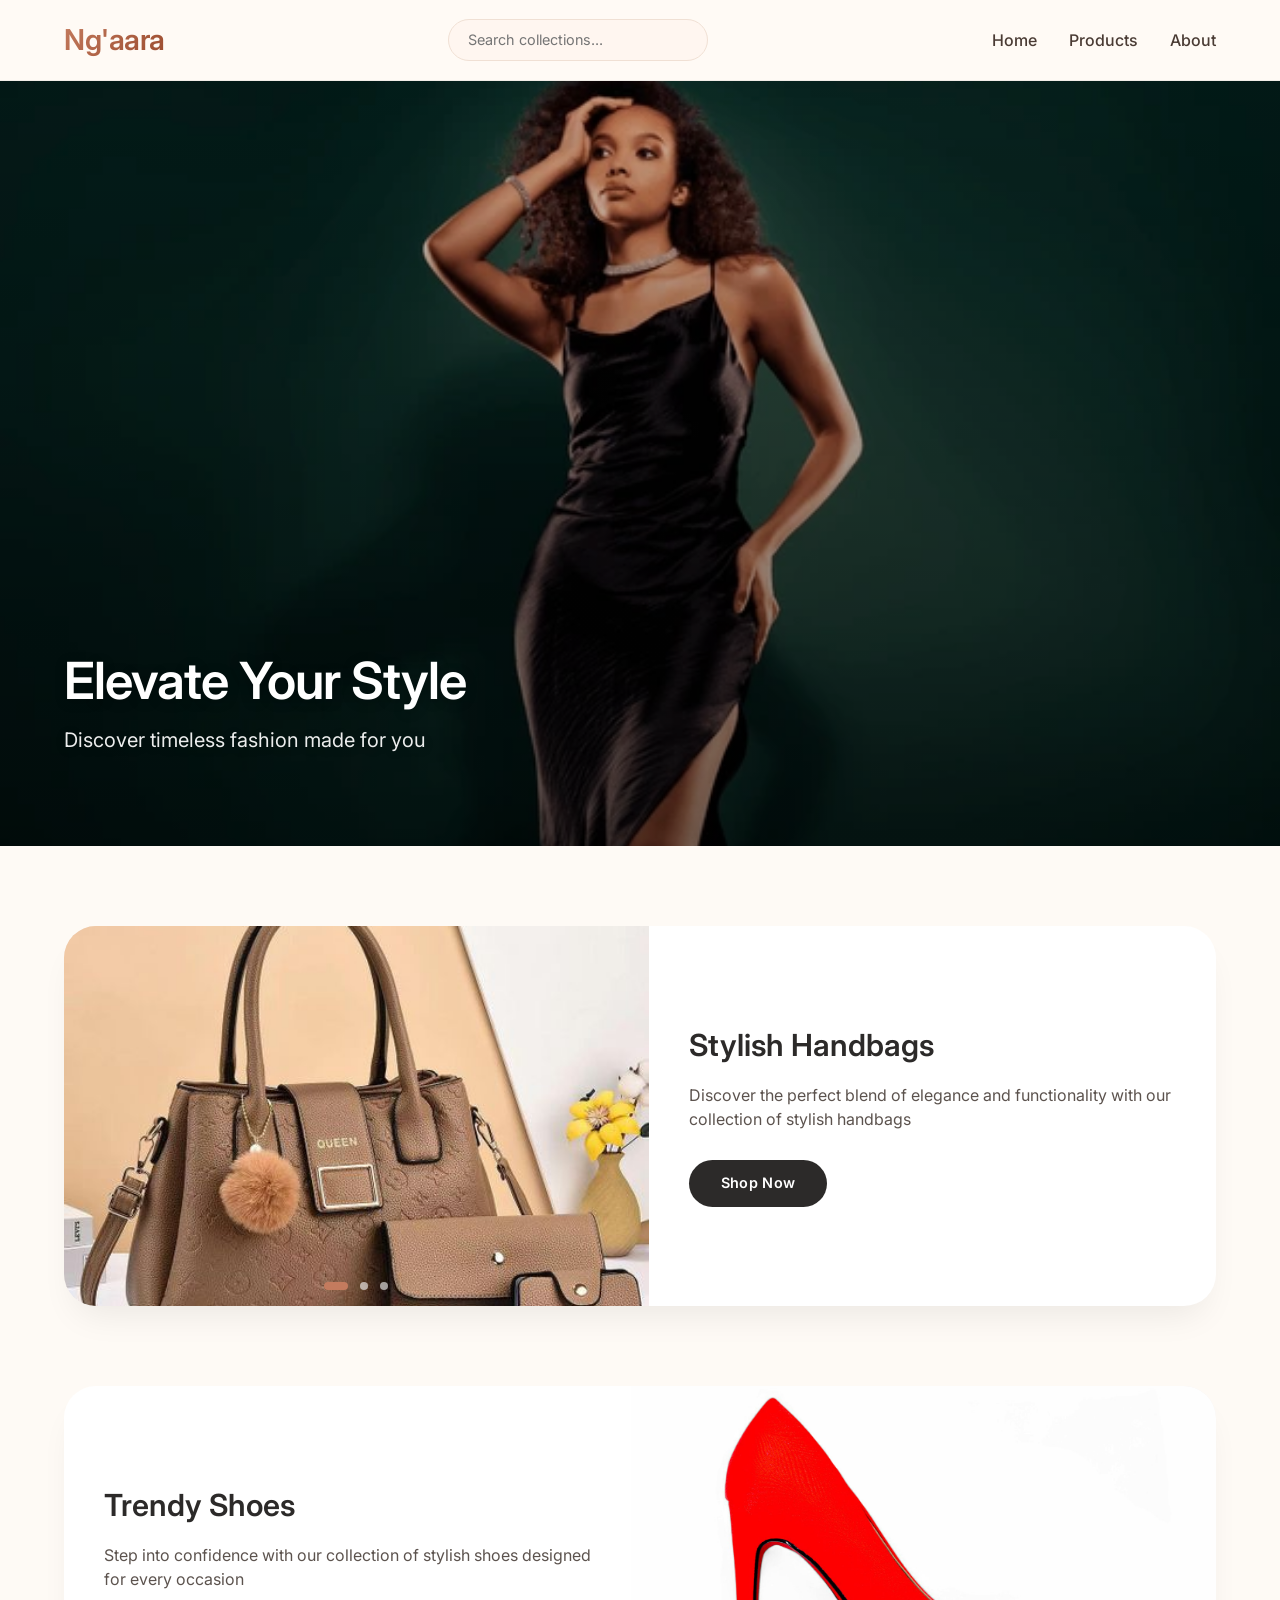
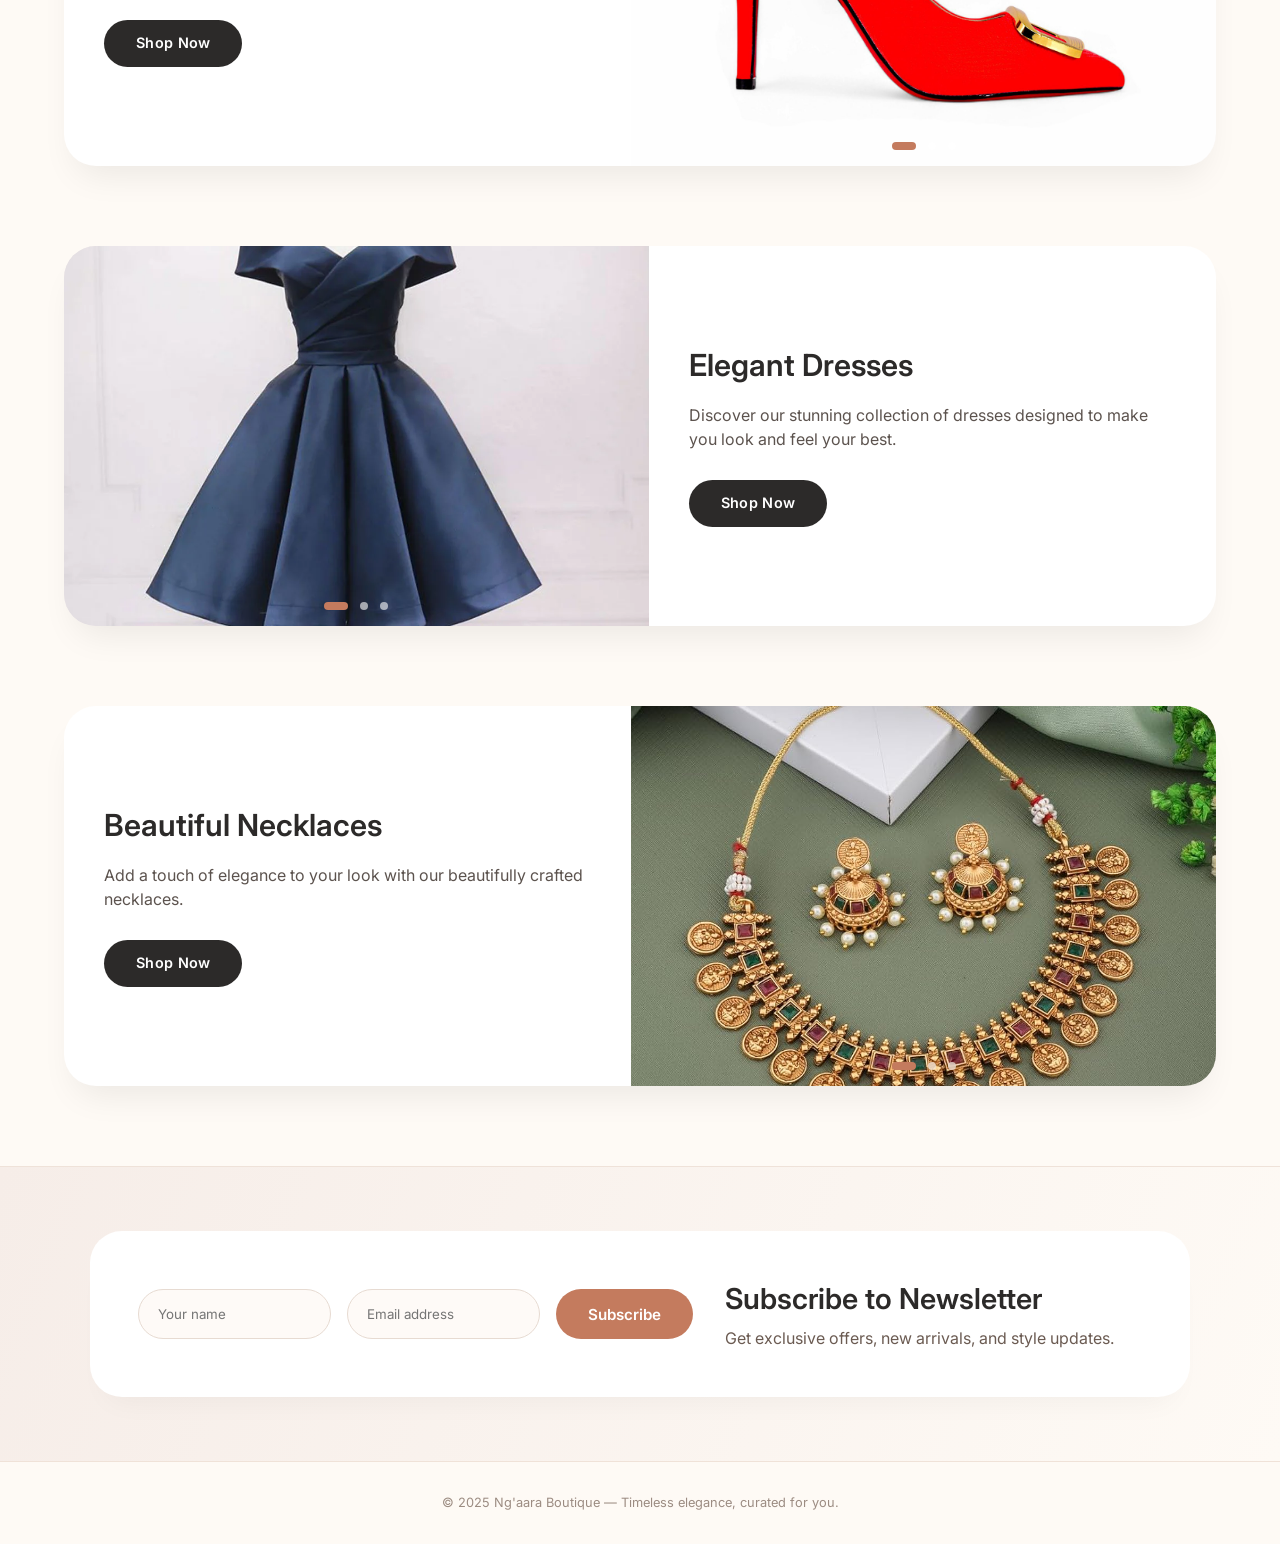
==== index.html @ 9525fa44 "main push" ====
<!DOCTYPE html>
<html lang="en">
<head>
  <meta charset="UTF-8">
  <meta name="viewport" content="width=device-width, initial-scale=1.0, viewport-fit=cover">
  <title>Ngaara Boutique | Timeless Elegance</title>
  <!-- Google Fonts & simple CSS reset -->
  <link href="https://fonts.googleapis.com/css2?family=Inter:opsz,wght@14..32,300;14..32,400;14..32,500;14..32,600;14..32,700&display=swap" rel="stylesheet">
    <link rel="stylesheet" href="styles.css">
</head>
<body>

<header class="header">
  <h1 class="logo">Ng'aara</h1>
  <input type="text" placeholder="Search collections..." class="search">
  
  <button class="hamburger" id="hamburger">
    <span></span>
    <span></span>
    <span></span>
  </button>
  
  <nav id="navMenu" class="nav-menu">
    <a href="index.html">Home</a>
    <a href="products.html">Products</a>
    <a href="about.html">About</a>
  </nav>
</header>

<!-- HERO CAROUSEL (full width smooth) -->
<section class="hero">
  <div class="hero-carousel" id="heroCarousel">
    <img src="images/elegantly-dressed-woman-afro-hair-600nw-2614633377.webp" class="active" alt="elegant style">
    <img src="images/aw-24-lookbook-7-mob.jpg" alt="modern fashion">
    <img src="images/il_fullxfull.2105739985_1bc7.avif" alt="luxury collection">
    <img src="images/9e9eacc9793c69b41672ec9591fd1919.jpg" alt="timeless design">
    <img src="images/istockphoto-1288657470-612x612.jpg" alt="autumn vibes">
  </div>
  <div class="overlay"></div>
  <div class="hero-text">
    <h2>Elevate Your Style</h2>
    <p>Discover timeless fashion made for you</p>
  </div>
</section>

<!-- PRODUCT CARDS SECTION -->
<section class="cards">
  <!-- HANDBAGS -->
  <div class="card">
    <div class="carousel" id="carouselHandbags">
      <img src="images/1.jpg" class="active" alt="handbag 1">
      <img src="images/IMG-20250203-WA0520.webp" alt="handbag 2">
      <img src="images/hand.jpg" alt="handbag 3">
    </div>
    <div class="content">
      <h2>Stylish Handbags</h2>
      <p>Discover the perfect blend of elegance and functionality with our collection of stylish handbags</p>
      <a href="handbag.html" class="btn">Shop Now</a>
    </div>
  </div>

  <!-- SHOES (reverse layout) -->
  <div class="card reverse">
    <div class="carousel" id="carouselShoes">
      <img src="images/CT972RD-3.jpg" class="active" alt="shoe 1">
      <img src="images/CT1010C-3.jpg" alt="shoe 2">
      <img src="images/7.jpg" alt="shoe 3">
    </div>
    <div class="content">
      <h2>Trendy Shoes</h2>
      <p>Step into confidence with our collection of stylish shoes designed for every occasion</p>
      <a href="shoes.html" class="btn">Shop Now</a>
    </div>
  </div>

  <!-- DRESSES -->
  <div class="card">
    <div class="carousel" id="carouselDresses">
      <img src="images/O1CN01VXDyEz2FfSMxao3s4__2246938907.webp" class="active" alt="dress 1">
      <img src="images/anastriana-red-ES-1.jpg" alt="dress 2">
      <img src="images/dr.jpg" alt="dress 3">
    </div>
    <div class="content">
      <h2>Elegant Dresses</h2>
      <p>Discover our stunning collection of dresses designed to make you look and feel your best.</p>
      <a href="dresses.html" class="btn">Shop Now</a>
    </div>
  </div>

  <!-- NECKLACES reverse -->
  <div class="card reverse">
    <div class="carousel" id="carouselNecklaces">
      <img src="images/61xUQIASFkL._AC_UY1100_.jpg" class="active" alt="necklace 1">
      <img src="images/neck.jpg" alt="necklace 2">
      <img src="images/neck2.webp" alt="necklace 3">
    </div>
    <div class="content">
      <h2>Beautiful Necklaces</h2>
      <p>Add a touch of elegance to your look with our beautifully crafted necklaces.</p>
      <a href="necklaces.html" class="btn">Shop Now</a>
    </div>
  </div>
</section>

<!-- NEWSLETTER -->
<section class="newsletter">
  <div class="newsletter-card">
    <div class="form">
      <input type="text" placeholder="Your name" id="subName">
      <input type="email" placeholder="Email address" id="subEmail">
      <button id="subscribeBtn">Subscribe</button>
    </div>
    <div class="text">
      <h2>Subscribe to Newsletter</h2>
      <p>Get exclusive offers, new arrivals, and style updates.</p>
    </div>
  </div>
</section>

<footer>
  <p>© 2025 Ng'aara Boutique — Timeless elegance, curated for you.</p>
</footer>

<script src="script.js"></script>
</body>
</html>
---- styles.css ----
*{
      margin: 0;
      padding: 0;
      box-sizing: border-box;
    }

    body {
      font-family: 'Inter', sans-serif;
      background: #fefaf5;
      color: #2c2a29;
      line-height: 1.4;
      scroll-behavior: smooth;
    }

    /* HEADER - Modern, glassmorphic touch */
    .header {
      display: flex;
      align-items: center;
      justify-content: space-between;
      flex-wrap: wrap;
      padding: 1.2rem 5%;
      background: rgba(255, 250, 245, 0.96);
      backdrop-filter: blur(4px);
      border-bottom: 1px solid rgba(0, 0, 0, 0.05);
      position: sticky;
      top: 0;
      z-index: 100;
      transition: all 0.2s ease;
    }

    .logo {
      font-size: 1.8rem;
      font-weight: 600;
      letter-spacing: -0.5px;
      background: linear-gradient(135deg, #c47b5e, #9b4b2e);
      background-clip: text;
      -webkit-background-clip: text;
      color: transparent;
      cursor: default;
    }

    .search {
      background: #fff6f0;
      border: 1px solid #f0e0d4;
      border-radius: 60px;
      padding: 0.7rem 1.2rem;
      width: 260px;
      font-size: 0.9rem;
      outline: none;
      transition: all 0.2s;
      font-family: inherit;
    }

    .search:focus {
      border-color: #c47b5e;
      box-shadow: 0 0 0 3px rgba(196, 123, 94, 0.2);
      background: white;
    }

    nav {
      display: flex;
      gap: 2rem;
    }

    nav a {
      text-decoration: none;
      font-weight: 500;
      color: #4a3b34;
      transition: color 0.2s;
      font-size: 1rem;
    }

    nav a:hover {
      color: #c47b5e;
    }

    /* HAMBURGER MENU */
    .hamburger {
      display: none;
      flex-direction: column;
      background: none;
      border: none;
      cursor: pointer;
      padding: 0.5rem;
      gap: 0.35rem;
    }

    .hamburger span {
      width: 25px;
      height: 3px;
      background: #2c2a29;
      border-radius: 2px;
      transition: all 0.3s ease;
    }

    .hamburger.active span:nth-child(1) {
      transform: rotate(45deg) translate(8px, 8px);
    }

    .hamburger.active span:nth-child(2) {
      opacity: 0;
    }

    .hamburger.active span:nth-child(3) {
      transform: rotate(-45deg) translate(7px, -7px);
    }

    .nav-menu {
      display: flex;
      gap: 2rem;
    }

    /* MOBILE MENU */
    @media (max-width: 768px) {
      .header {
        flex-wrap: nowrap;
        gap: 1rem;
      }

      .search {
        width: 150px;
        font-size: 0.8rem;
        padding: 0.6rem 1rem;
      }

      .hamburger {
        display: flex;
      }

      .nav-menu {
        display: none;
        position: absolute;
        top: 100%;
        left: 0;
        right: 0;
        flex-direction: column;
        background: white;
        border-bottom: 1px solid rgba(0, 0, 0, 0.1);
        padding: 1rem;
        box-shadow: 0 4px 12px rgba(0, 0, 0, 0.08);
        z-index: 50;
      }

      .nav-menu.active {
        display: flex;
      }

      .nav-menu a {
        padding: 0.75rem 1rem;
        border-radius: 4px;
        transition: background 0.2s;
      }

      .nav-menu a:hover {
        background: #fef3ed;
      }
    }

    /* HERO SECTION with smooth carousel */
    .hero {
      position: relative;
      height: 85vh;
      min-height: 560px;
      overflow: hidden;
    }

    .hero-carousel {
      position: relative;
      width: 100%;
      height: 100%;
    }

    .hero-carousel img {
      position: absolute;
      top: 0;
      left: 0;
      width: 100%;
      height: 100%;
      object-fit: cover;
      opacity: 0;
      transition: opacity 1.2s cubic-bezier(0.25, 0.46, 0.45, 0.94);
      z-index: 1;
    }

    .hero-carousel img.active {
      opacity: 1;
      z-index: 2;
    }

    .overlay {
      position: absolute;
      top: 0;
      left: 0;
      width: 100%;
      height: 100%;
      background: linear-gradient(to bottom, rgba(0,0,0,0.2), rgba(0,0,0,0.55));
      z-index: 3;
    }

    .hero-text {
      position: absolute;
      bottom: 12%;
      left: 5%;
      z-index: 10;
      color: white;
      max-width: 600px;
      text-shadow: 0 2px 12px rgba(0,0,0,0.3);
      animation: fadeUp 0.9s ease-out;
    }

    .hero-text h2 {
      font-size: 3.2rem;
      font-weight: 600;
      letter-spacing: -0.02em;
      margin-bottom: 0.6rem;
    }

    .hero-text p {
      font-size: 1.25rem;
      opacity: 0.92;
    }

    @keyframes fadeUp {
      0% { opacity: 0; transform: translateY(20px);}
      100% { opacity: 1; transform: translateY(0);}
    }

    /* CARDS SECTION (product rows) */
    .cards {
      max-width: 1400px;
      margin: 5rem auto;
      padding: 0 5%;
      display: flex;
      flex-direction: column;
      gap: 5rem;
    }

    .card {
      display: flex;
      flex-wrap: wrap;
      align-items: center;
      background: white;
      border-radius: 2rem;
      overflow: hidden;
      box-shadow: 0 20px 35px -12px rgba(0,0,0,0.08);
      transition: transform 0.3s ease, box-shadow 0.3s;
    }

    .card:hover {
      transform: translateY(-6px);
      box-shadow: 0 25px 40px -14px rgba(0,0,0,0.15);
    }

    .carousel {
      flex: 1.2;
      min-width: 280px;
      position: relative;
      height: 380px;
      background: #f6ede7;
    }

    .carousel img {
      position: absolute;
      top: 0;
      left: 0;
      width: 100%;
      height: 100%;
      object-fit: cover;
      opacity: 0;
      transition: opacity 0.7s ease-in-out;
    }

    .carousel img.active {
      opacity: 1;
      z-index: 2;
    }

    /* manual navigation dots for product carousels */
    .carousel-controls {
      position: absolute;
      bottom: 16px;
      left: 0;
      right: 0;
      display: flex;
      justify-content: center;
      gap: 12px;
      z-index: 15;
    }

    .carousel-dot {
      width: 8px;
      height: 8px;
      background: rgba(255,255,255,0.6);
      border-radius: 50%;
      cursor: pointer;
      transition: all 0.2s;
      backdrop-filter: blur(2px);
    }

    .carousel-dot.active-dot {
      background: #c47b5e;
      width: 24px;
      border-radius: 12px;
    }

    .content {
      flex: 1;
      padding: 2.5rem;
    }

    .content h2 {
      font-size: 1.9rem;
      font-weight: 600;
      margin-bottom: 1rem;
      color: #2c2a29;
    }

    .content p {
      color: #5c534e;
      line-height: 1.5;
      margin-bottom: 1.8rem;
      font-size: 1rem;
    }

    .content button {
      background: #2c2a29;
      border: none;
      padding: 0.85rem 2rem;
      border-radius: 40px;
      color: white;
      font-weight: 600;
      font-size: 0.9rem;
      cursor: pointer;
      transition: all 0.25s;
      font-family: inherit;
      letter-spacing: 0.3px;
    }

    .content button:hover {
      background: #c47b5e;
      transform: scale(1.02);
      box-shadow: 0 8px 18px rgba(196,123,94,0.25);
    }

    .content a.btn {
      display: inline-block;
      background: #2c2a29;
      border: none;
      padding: 0.85rem 2rem;
      border-radius: 40px;
      color: white;
      font-weight: 600;
      font-size: 0.9rem;
      cursor: pointer;
      transition: all 0.25s;
      font-family: inherit;
      letter-spacing: 0.3px;
      text-decoration: none;
    }

    .content a.btn:hover {
      background: #c47b5e;
      transform: scale(1.02);
      box-shadow: 0 8px 18px rgba(196,123,94,0.25);
    }

    .card.reverse {
      flex-direction: row-reverse;
    }

    @media (max-width: 880px) {
      .card, .card.reverse {
        flex-direction: column;
      }
      .carousel {
        width: 100%;
        min-height: 340px;
      }
      .hero-text h2 {
        font-size: 2.4rem;
      }
      .header {
        gap: 1rem;
        justify-content: center;
      }
      nav {
        gap: 1.5rem;
      }
      .search {
        width: 200px;
      }
    }

    @media (max-width: 580px) {
      .hero-text h2 {
        font-size: 1.8rem;
      }
      .hero-text p {
        font-size: 1rem;
      }
      .content h2 {
        font-size: 1.6rem;
      }
    }

    /* NEWSLETTER SECTION - elegant */
    .newsletter {
      background: linear-gradient(112deg, #f6ede8 0%, #fefaf5 100%);
      padding: 4rem 5%;
      margin-top: 2rem;
      border-top: 1px solid #efe2d9;
    }

    .newsletter-card {
      max-width: 1100px;
      margin: 0 auto;
      background: white;
      border-radius: 2rem;
      display: flex;
      flex-wrap: wrap;
      align-items: center;
      justify-content: space-between;
      gap: 2rem;
      padding: 3rem 3rem;
      box-shadow: 0 20px 30px -18px rgba(0,0,0,0.05);
    }

    .form {
      display: flex;
      flex-wrap: wrap;
      gap: 1rem;
      flex: 1.2;
    }

    .form input {
      flex: 1;
      min-width: 180px;
      padding: 1rem 1.2rem;
      border-radius: 60px;
      border: 1px solid #e7dbd2;
      background: #fefaf7;
      font-family: inherit;
      outline: none;
      transition: 0.2s;
    }

    .form input:focus {
      border-color: #c47b5e;
      box-shadow: 0 0 0 2px rgba(196,123,94,0.2);
    }

    .form button {
      background: #c47b5e;
      border: none;
      padding: 0 2rem;
      border-radius: 60px;
      font-weight: 600;
      color: white;
      cursor: pointer;
      transition: 0.2s;
      font-family: inherit;
      font-size: 0.95rem;
    }

    .form button:hover {
      background: #9b4b2e;
      transform: scale(1.02);
    }

    .text {
      flex: 0.9;
    }

    .text h2 {
      font-size: 1.8rem;
      font-weight: 600;
      margin-bottom: 0.5rem;
    }

    .text p {
      color: #6b5b52;
    }

    @media (max-width: 720px) {
      .newsletter-card {
        flex-direction: column-reverse;
        text-align: center;
        padding: 2rem;
      }
      .form {
        justify-content: center;
      }
    }

    /* Additional micro-animations */
    button, .carousel-dot {
      cursor: pointer;
    }

    footer {
      text-align: center;
      padding: 2rem;
      font-size: 0.8rem;
      color: #9c8c82;
      border-top: 1px solid #f0e2d8;
      background: #fefaf5;
    }
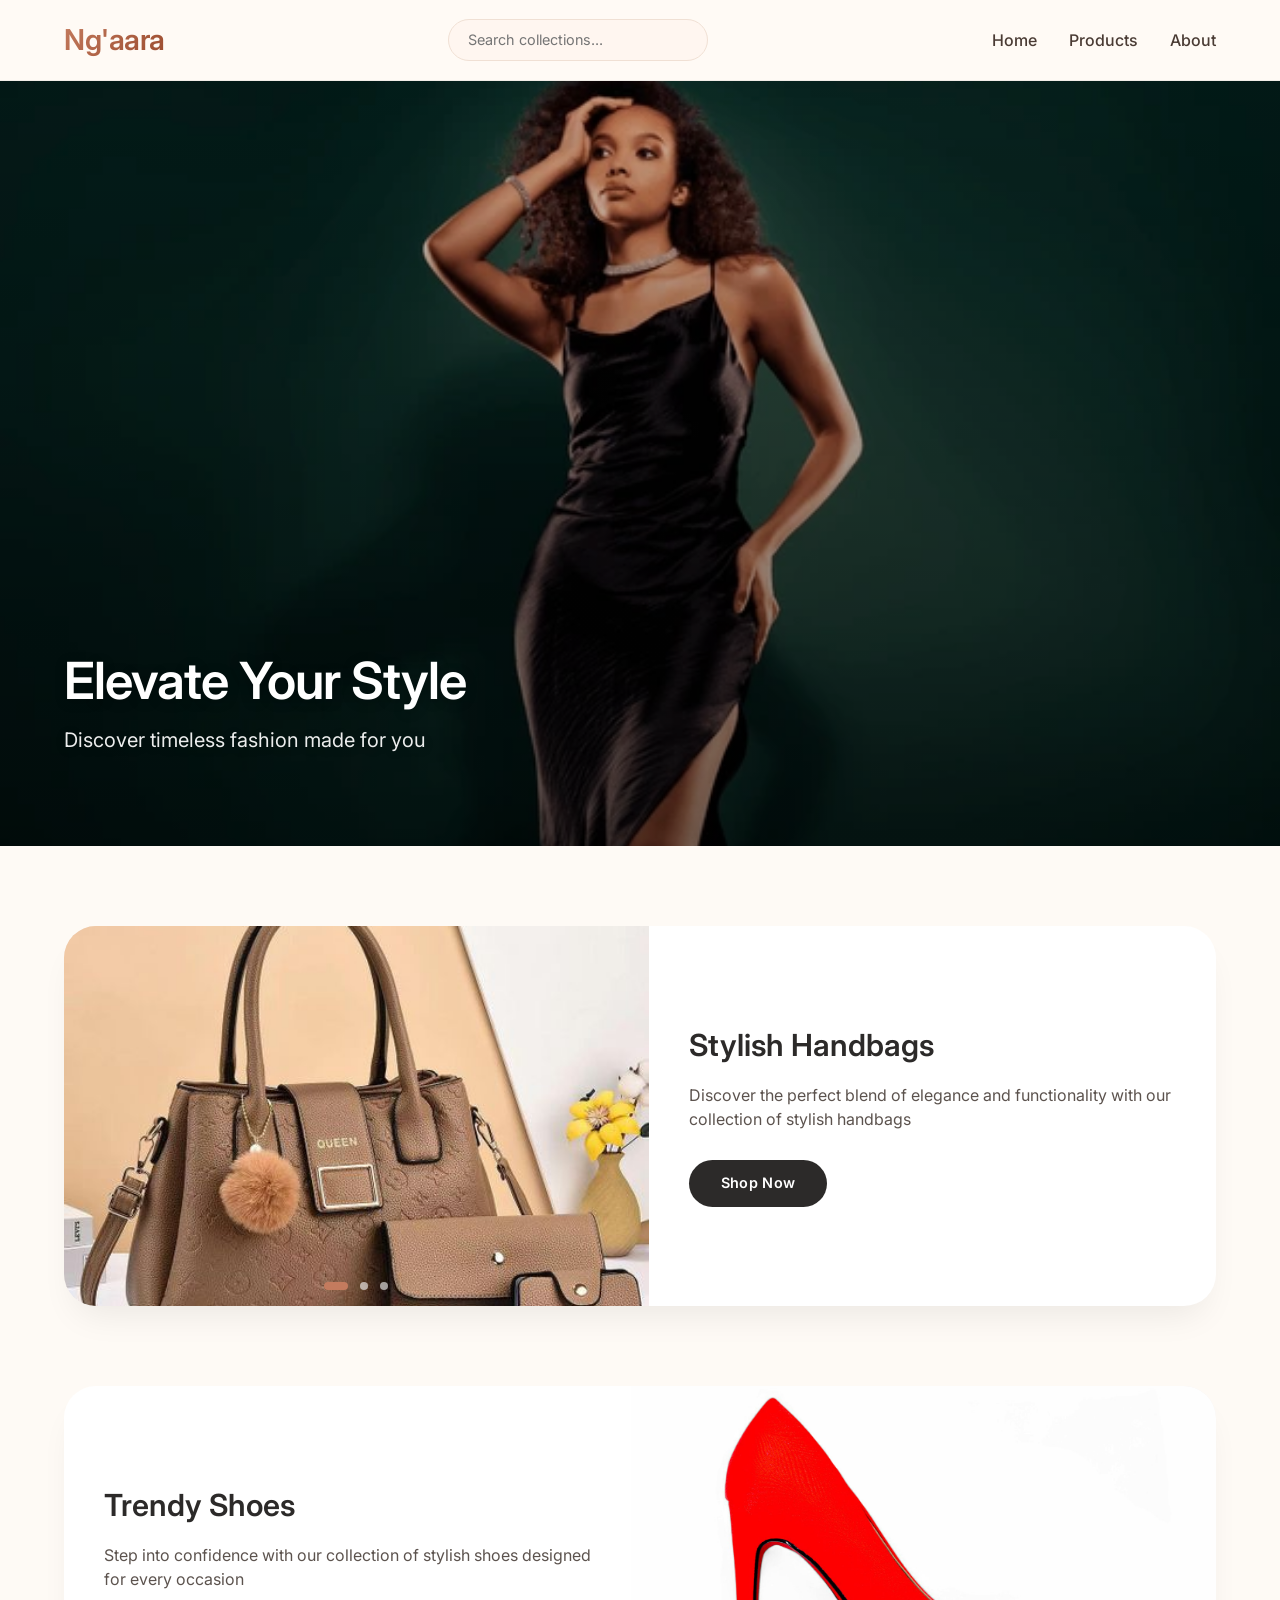
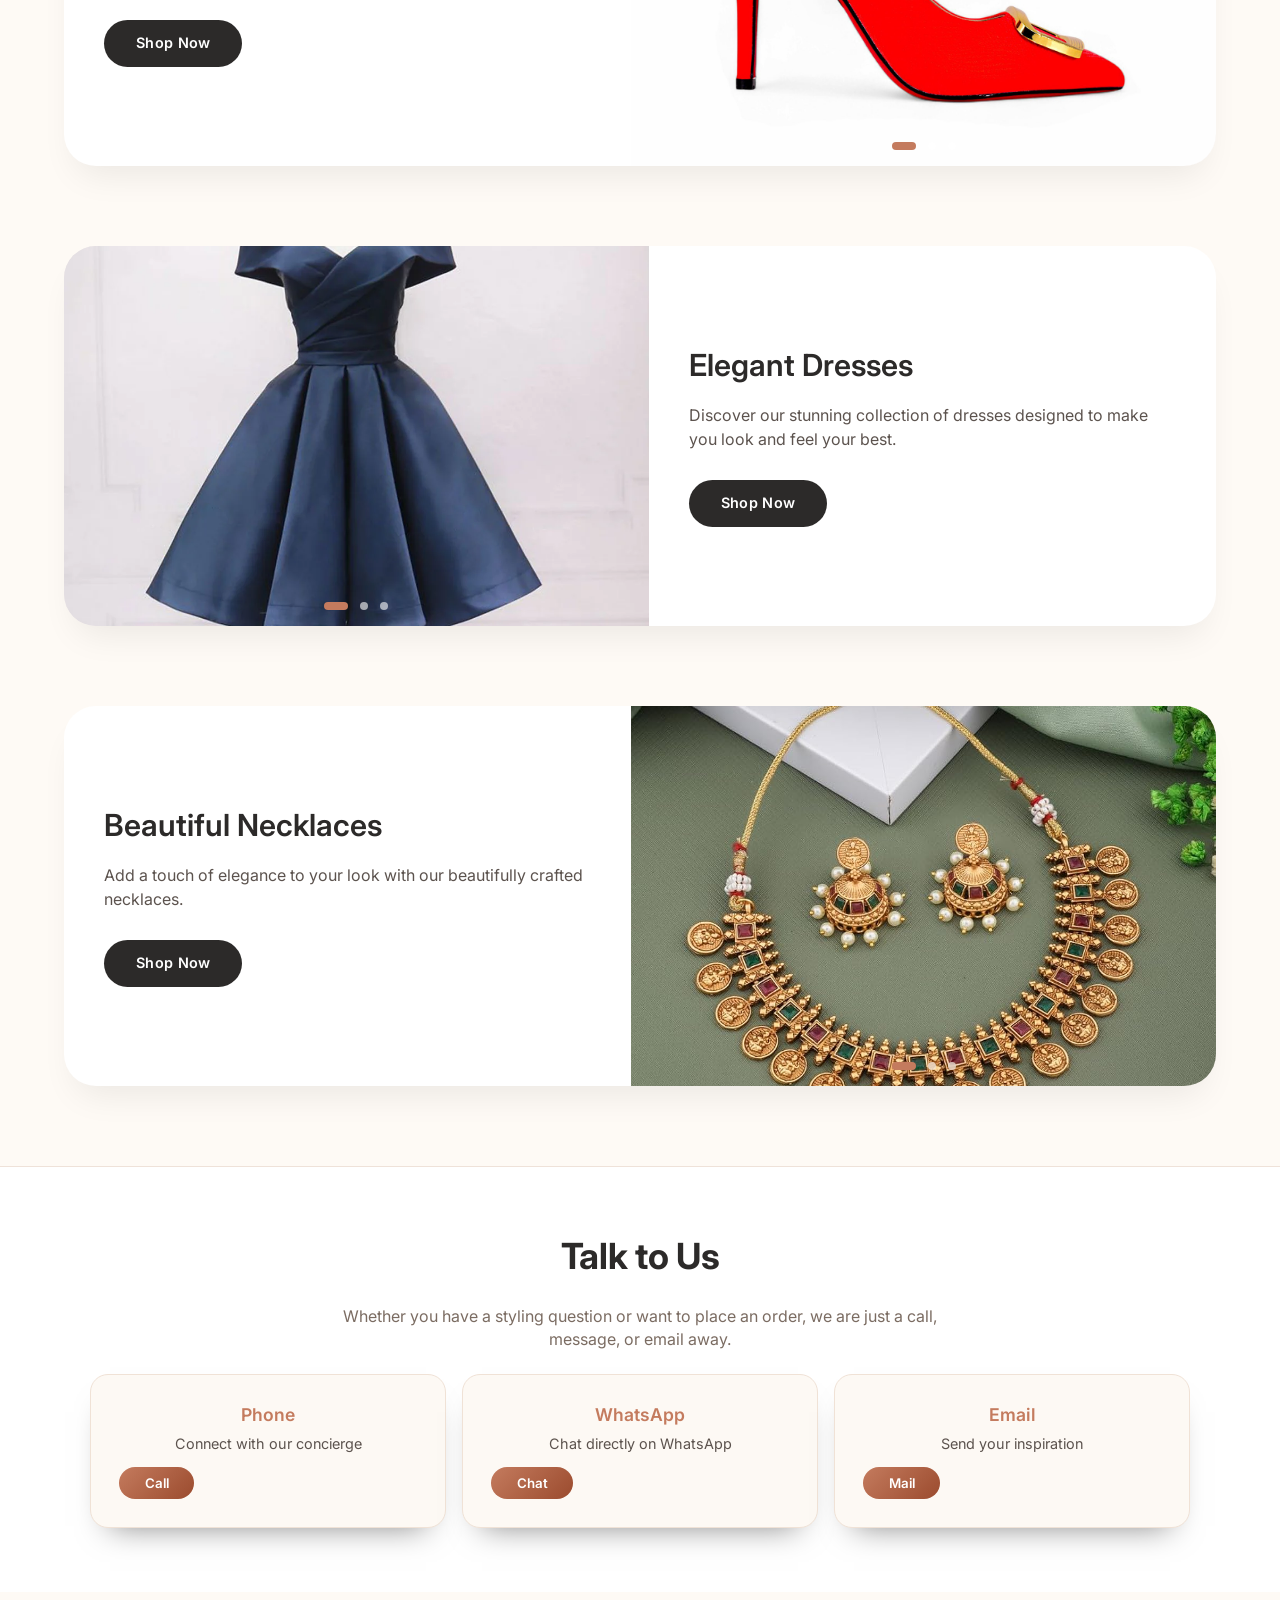
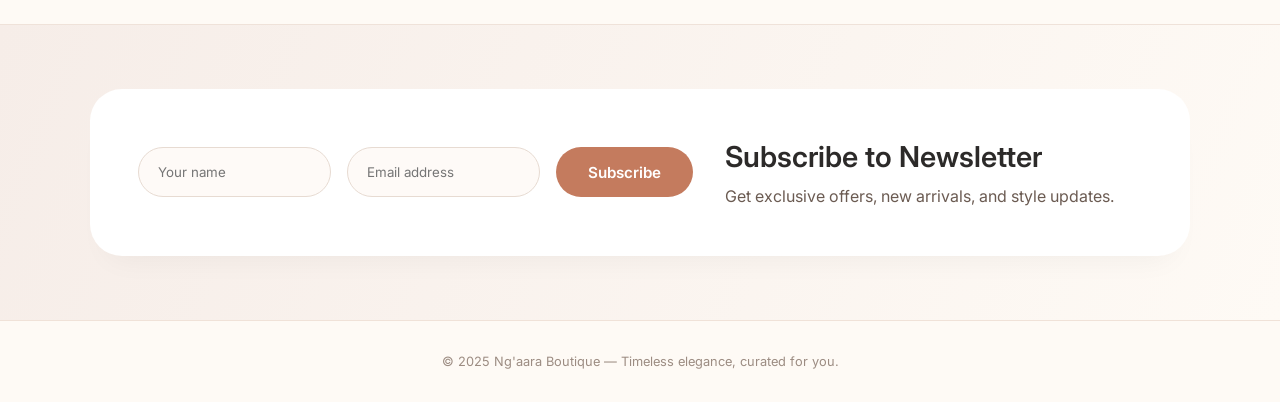
==== commit ddafb213: "added location imbedment and contact info" ====
--- a/index.html
+++ b/index.html
@@ -102,6 +102,34 @@
   </div>
 </section>
 
+<!-- CONTACT -->
+<section class="contact">
+  <div class="contact-inner">
+    <h2>Talk to Us</h2>
+    <p>Whether you have a styling question or want to place an order, we are just a call, message, or email away.</p>
+    <div class="contact-grid">
+      <article class="contact-card">
+        <h3>Phone</h3>
+        
+        <span>Connect with our concierge</span>
+        <button type="button" onclick="window.location.href='tel:0112224991'">Call</button>
+      </article>
+      <article class="contact-card">
+        <h3>WhatsApp</h3>
+        
+        <span>Chat directly on WhatsApp</span>
+        <button type="button" onclick="window.location.href='https://wa.me/0112224991'">Chat</button>
+      </article>
+      <article class="contact-card">
+        <h3>Email</h3>
+        
+        <span>Send your inspiration</span>
+        <button type="button" onclick="window.location.href='mailto:meallycooperation@gmail.com'">Mail</button>
+      </article>
+    </div>
+  </div>
+</section>
+
 <!-- NEWSLETTER -->
 <section class="newsletter">
   <div class="newsletter-card">
@@ -123,4 +151,4 @@
 
 <script src="script.js"></script>
 </body>
-</html>+</html>
--- a/styles.css
+++ b/styles.css
@@ -403,6 +403,95 @@
       }
     }
 
+    /* CONTACT SECTION */
+    .contact {
+      padding: 4rem 5%;
+      background: #fff;
+      border-top: 1px solid #efe2d9;
+    }
+
+    .contact-inner {
+      max-width: 1100px;
+      margin: 0 auto;
+      text-align: center;
+      display: flex;
+      flex-direction: column;
+      gap: 1.5rem;
+    }
+
+    .contact-inner h2 {
+      font-size: 2.25rem;
+      color: #2c2a29;
+      letter-spacing: -0.01em;
+    }
+
+    .contact-inner p {
+      color: #7b6c62;
+      max-width: 640px;
+      margin: 0 auto;
+    }
+
+    .contact-grid {
+      display: grid;
+      grid-template-columns: repeat(auto-fit, minmax(200px, 1fr));
+      gap: 1rem;
+      width: 100%;
+    }
+
+    .contact-card {
+      display: flex;
+      flex-direction: column;
+      gap: 0.4rem;
+      background: #fdf9f4;
+      border-radius: 18px;
+      padding: 1.75rem;
+      border: 1px solid #f0e2d6;
+      text-decoration: none;
+      color: inherit;
+      box-shadow: 0 18px 30px -20px rgba(0,0,0,0.5);
+      transition: transform 0.25s ease, box-shadow 0.25s ease;
+    }
+
+    .contact-card h3 {
+      font-size: 1.1rem;
+      font-weight: 600;
+      color: #c47b5e;
+    }
+
+    .contact-card p {
+      font-size: 1.35rem;
+      font-weight: 600;
+      color: #2c2a29;
+    }
+
+    .contact-card span {
+      color: #5c534e;
+      font-size: 0.9rem;
+    }
+
+    .contact-card:hover {
+      transform: translateY(-6px);
+      box-shadow: 0 24px 40px -30px rgba(0,0,0,0.5);
+    }
+
+    .contact-card button {
+      margin-top: 0.4rem;
+      align-self: flex-start;
+      border: none;
+      padding: 0.5rem 1.6rem;
+      border-radius: 999px;
+      background: linear-gradient(135deg, #c47b5e, #9b4b2e);
+      color: white;
+      font-weight: 600;
+      cursor: pointer;
+      transition: transform 0.2s ease;
+      font-family: inherit;
+    }
+
+    .contact-card button:hover {
+      transform: translateY(-2px);
+    }
+
     /* NEWSLETTER SECTION - elegant */
     .newsletter {
       background: linear-gradient(112deg, #f6ede8 0%, #fefaf5 100%);
@@ -504,4 +593,4 @@
       color: #9c8c82;
       border-top: 1px solid #f0e2d8;
       background: #fefaf5;
-    }+    }
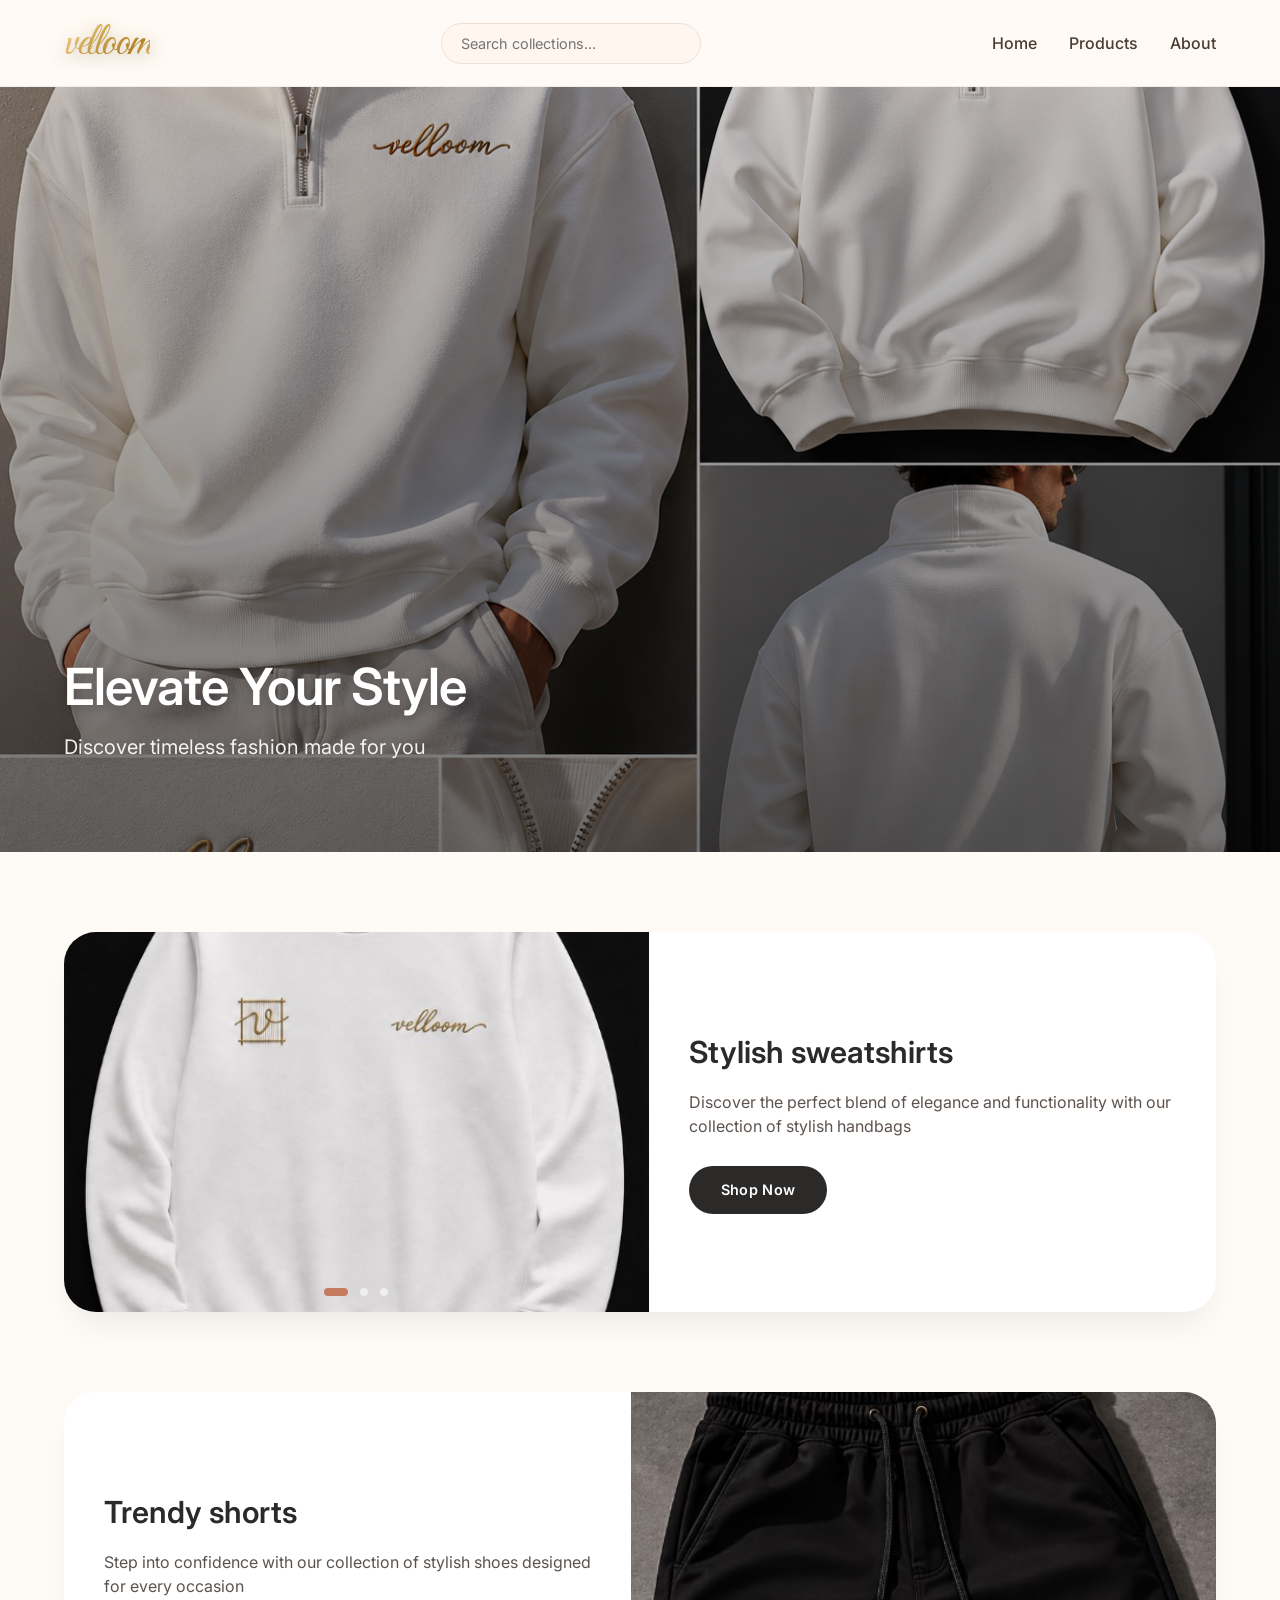
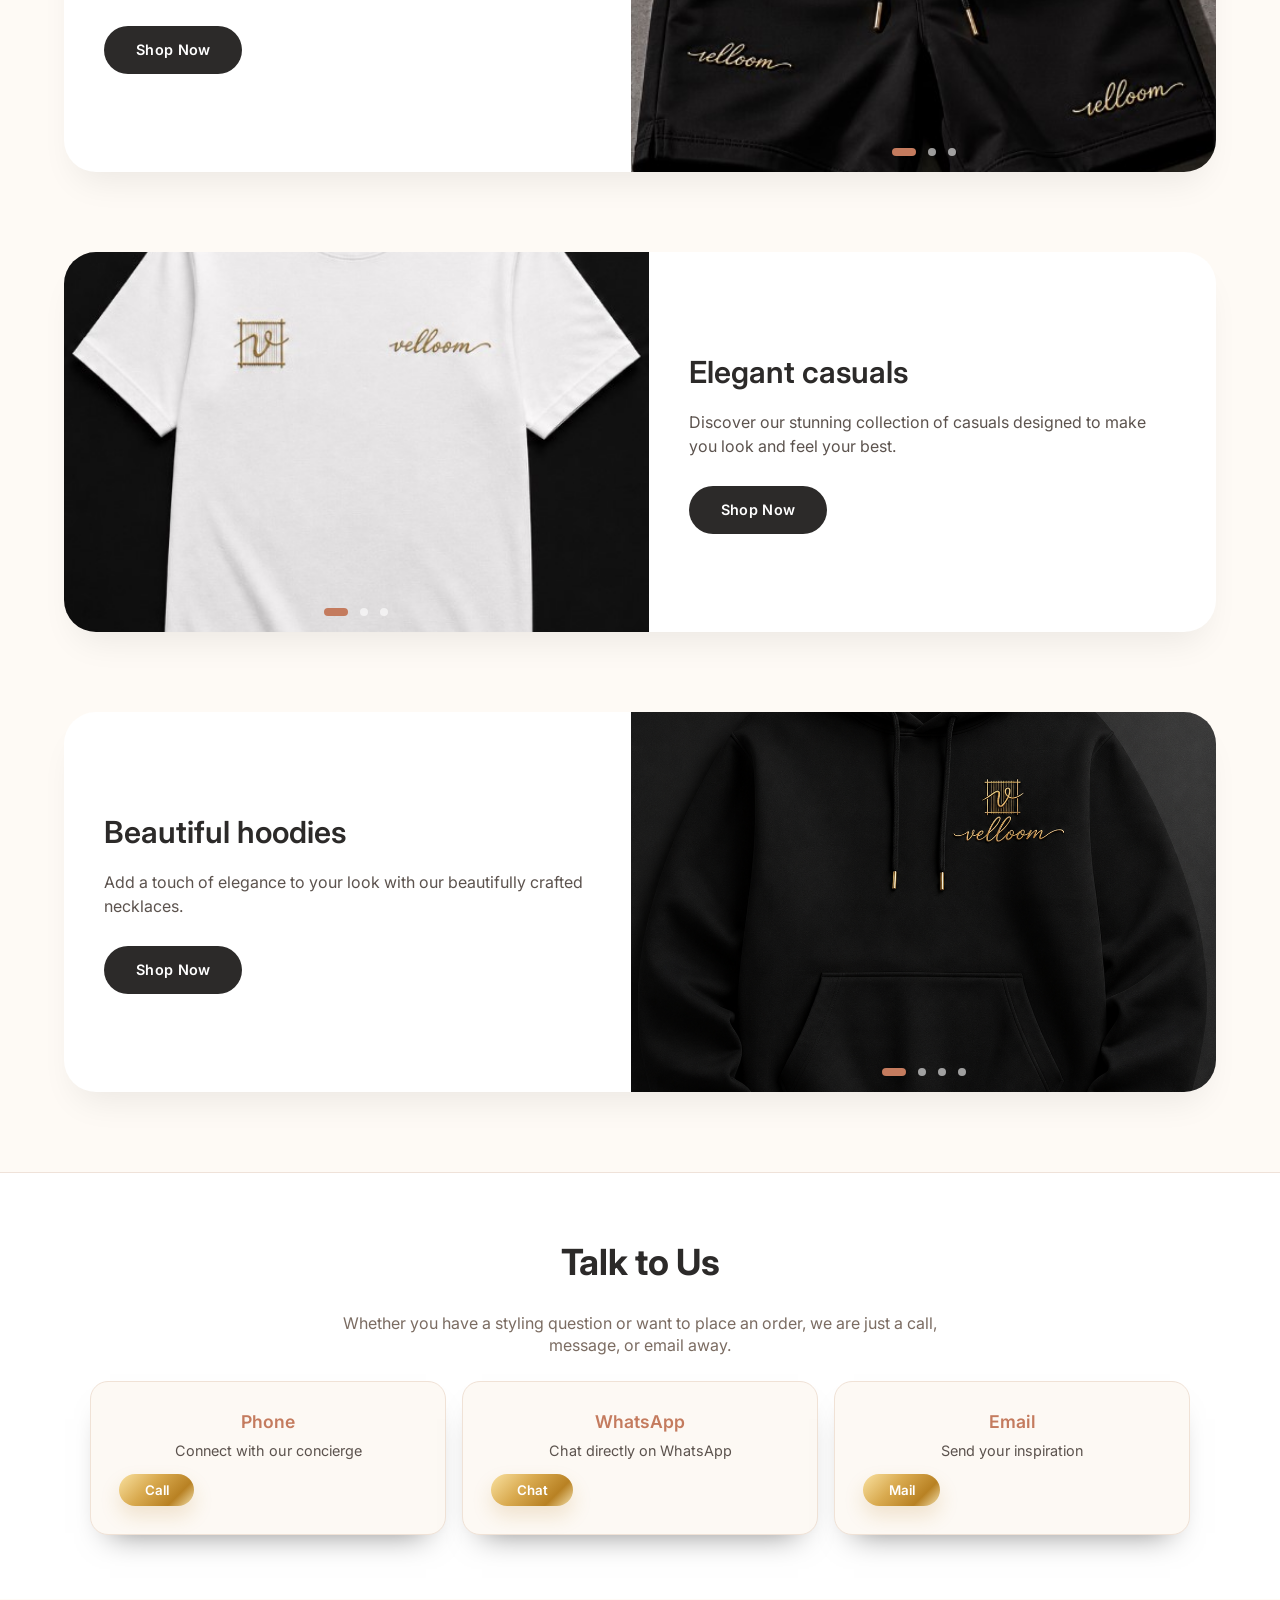
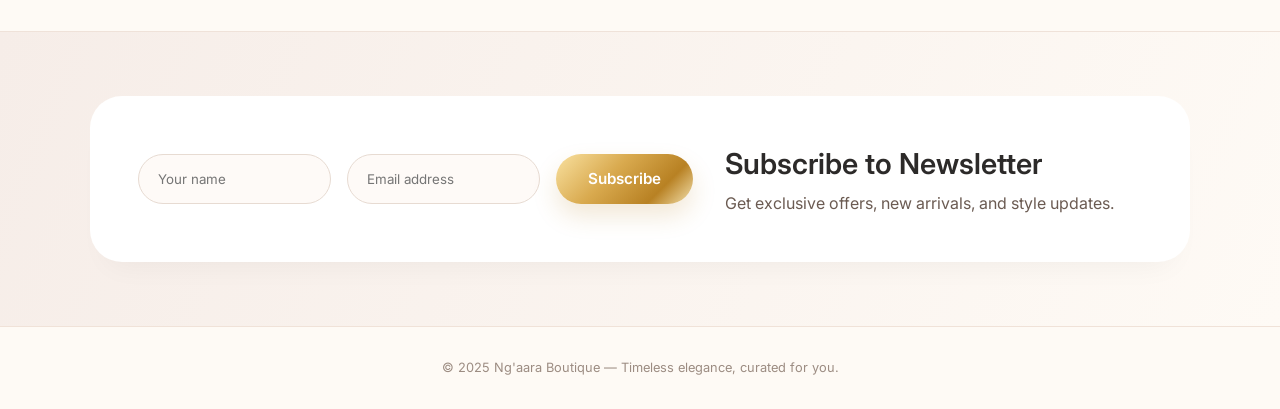
==== commit ee314073: "changed to vellom" ====
--- a/index.html
+++ b/index.html
@@ -5,13 +5,13 @@
   <meta name="viewport" content="width=device-width, initial-scale=1.0, viewport-fit=cover">
   <title>Ngaara Boutique | Timeless Elegance</title>
   <!-- Google Fonts & simple CSS reset -->
-  <link href="https://fonts.googleapis.com/css2?family=Inter:opsz,wght@14..32,300;14..32,400;14..32,500;14..32,600;14..32,700&display=swap" rel="stylesheet">
-    <link rel="stylesheet" href="styles.css">
+  <link href="https://fonts.googleapis.com/css2?family=Great+Vibes&family=Inter:opsz,wght@14..32,300;14..32,400;14..32,500;14..32,600;14..32,700&display=swap" rel="stylesheet">
+  <link rel="stylesheet" href="styles.css">
 </head>
 <body>
 
 <header class="header">
-  <h1 class="logo">Ng'aara</h1>
+  <h1 class="logo">velloom</h1>
   <input type="text" placeholder="Search collections..." class="search">
   
   <button class="hamburger" id="hamburger">
@@ -30,11 +30,12 @@
 <!-- HERO CAROUSEL (full width smooth) -->
 <section class="hero">
   <div class="hero-carousel" id="heroCarousel">
-    <img src="images/elegantly-dressed-woman-afro-hair-600nw-2614633377.webp" class="active" alt="elegant style">
-    <img src="images/aw-24-lookbook-7-mob.jpg" alt="modern fashion">
-    <img src="images/il_fullxfull.2105739985_1bc7.avif" alt="luxury collection">
-    <img src="images/9e9eacc9793c69b41672ec9591fd1919.jpg" alt="timeless design">
-    <img src="images/istockphoto-1288657470-612x612.jpg" alt="autumn vibes">
+    <img src="images/ChatGPT Image May 23, 2026, 09_43_18 PM (1).png" class="active" alt="elegant style">
+    <img src="images/ChatGPT Image May 23, 2026, 09_43_19 PM (2).png" alt="modern fashion">
+    <img src="images/ChatGPT Image May 23, 2026, 11_49_49 PM.png" alt="luxury collection">
+    <img src="images/ChatGPT Image May 23, 2026, 11_50_27 PM.png" alt="timeless design">
+    <img src="images/ChatGPT Image May 24, 2026, 09_27_31 AM (1).png" alt="autumn vibes">
+    <img src="images/ChatGPT Image May 24, 2026, 09_27_31 AM (2).png" alt="autumn vibes">
   </div>
   <div class="overlay"></div>
   <div class="hero-text">
@@ -48,12 +49,12 @@
   <!-- HANDBAGS -->
   <div class="card">
     <div class="carousel" id="carouselHandbags">
-      <img src="images/1.jpg" class="active" alt="handbag 1">
-      <img src="images/IMG-20250203-WA0520.webp" alt="handbag 2">
-      <img src="images/hand.jpg" alt="handbag 3">
+      <img src="images/sweat1.jpg" class="active" alt="handbag 1">
+      <img src="images/sweat2.jpg" alt="handbag 2">
+      <img src="images/sweat3.jpg" alt="handbag 3">
     </div>
     <div class="content">
-      <h2>Stylish Handbags</h2>
+      <h2>Stylish sweatshirts</h2>
       <p>Discover the perfect blend of elegance and functionality with our collection of stylish handbags</p>
       <a href="handbag.html" class="btn">Shop Now</a>
     </div>
@@ -62,40 +63,41 @@
   <!-- SHOES (reverse layout) -->
   <div class="card reverse">
     <div class="carousel" id="carouselShoes">
-      <img src="images/CT972RD-3.jpg" class="active" alt="shoe 1">
-      <img src="images/CT1010C-3.jpg" alt="shoe 2">
-      <img src="images/7.jpg" alt="shoe 3">
+      <img src="images/short1.jpg" class="active" alt="shoe 1">
+      <img src="images/short2.jpg" alt="shoe 2">
+      <img src="images/short3.jpg" alt="shoe 3">
     </div>
     <div class="content">
-      <h2>Trendy Shoes</h2>
+      <h2>Trendy shorts</h2>
       <p>Step into confidence with our collection of stylish shoes designed for every occasion</p>
       <a href="shoes.html" class="btn">Shop Now</a>
     </div>
   </div>
 
-  <!-- DRESSES -->
+  <!-- casuals -->
   <div class="card">
     <div class="carousel" id="carouselDresses">
-      <img src="images/O1CN01VXDyEz2FfSMxao3s4__2246938907.webp" class="active" alt="dress 1">
-      <img src="images/anastriana-red-ES-1.jpg" alt="dress 2">
-      <img src="images/dr.jpg" alt="dress 3">
+      <img src="images/velom shirt.jpg" class="active" alt="casual 1">
+      <img src="images/velom2.jpg" alt="casual 2">
+      <img src="images/velom3.jpg" alt="casual 3">
     </div>
     <div class="content">
-      <h2>Elegant Dresses</h2>
-      <p>Discover our stunning collection of dresses designed to make you look and feel your best.</p>
+      <h2>Elegant casuals</h2>
+      <p>Discover our stunning collection of casuals designed to make you look and feel your best.</p>
       <a href="dresses.html" class="btn">Shop Now</a>
     </div>
   </div>
 
-  <!-- NECKLACES reverse -->
+  <!-- hoodies reverse -->
   <div class="card reverse">
     <div class="carousel" id="carouselNecklaces">
-      <img src="images/61xUQIASFkL._AC_UY1100_.jpg" class="active" alt="necklace 1">
-      <img src="images/neck.jpg" alt="necklace 2">
-      <img src="images/neck2.webp" alt="necklace 3">
+      <img src="images/ChatGPT Image May 24, 2026, 09_40_02 AM.png" class="active" alt="hood 1">
+      <img src="images/ChatGPT Image May 24, 2026, 09_45_00 AM.png" alt="hood 3">
+      <img src="images/ChatGPT Image May 24, 2026, 09_42_41 AM (1).png" alt="hood 2">
+      <img src="images/ChatGPT Image May 24, 2026, 09_42_41 AM (2).png" alt="hood 3">
     </div>
     <div class="content">
-      <h2>Beautiful Necklaces</h2>
+      <h2>Beautiful hoodies</h2>
       <p>Add a touch of elegance to your look with our beautifully crafted necklaces.</p>
       <a href="necklaces.html" class="btn">Shop Now</a>
     </div>
--- a/styles.css
+++ b/styles.css
@@ -29,14 +29,19 @@
     }
 
     .logo {
-      font-size: 1.8rem;
-      font-weight: 600;
-      letter-spacing: -0.5px;
-      background: linear-gradient(135deg, #c47b5e, #9b4b2e);
+      font-family: 'Great Vibes', cursive;
+      font-size: 3rem;
+      font-weight: 400;
+      letter-spacing: -0.05em;
+      line-height: 1;
+      background: linear-gradient(135deg, #f9e1a0 0%, #d9aa4f 40%, #b88123 75%, #f4e2af 100%);
       background-clip: text;
       -webkit-background-clip: text;
+      -webkit-text-fill-color: transparent;
       color: transparent;
+      text-shadow: 0 4px 18px rgba(0, 0, 0, 0.22), 0 0 18px rgba(255, 235, 170, 0.35);
       cursor: default;
+      user-select: none;
     }
 
     .search {
@@ -480,16 +485,18 @@
       border: none;
       padding: 0.5rem 1.6rem;
       border-radius: 999px;
-      background: linear-gradient(135deg, #c47b5e, #9b4b2e);
+      background: linear-gradient(135deg, #f9e1a0 0%, #d9aa4f 40%, #b88123 75%, #f4e2af 100%);
       color: white;
       font-weight: 600;
       cursor: pointer;
-      transition: transform 0.2s ease;
+      transition: transform 0.2s ease, box-shadow 0.2s ease;
+      box-shadow: 0 10px 20px rgba(184, 128, 35, 0.18);
       font-family: inherit;
     }
 
     .contact-card button:hover {
-      transform: translateY(-2px);
+      transform: translateY(-2px) scale(1.01);
+      box-shadow: 0 14px 26px rgba(184, 128, 35, 0.24);
     }
 
     /* NEWSLETTER SECTION - elegant */
@@ -539,21 +546,22 @@
     }
 
     .form button {
-      background: #c47b5e;
+      background: linear-gradient(135deg, #f9e1a0 0%, #d9aa4f 40%, #b88123 75%, #f4e2af 100%);
       border: none;
       padding: 0 2rem;
       border-radius: 60px;
       font-weight: 600;
       color: white;
       cursor: pointer;
-      transition: 0.2s;
+      transition: transform 0.2s ease, box-shadow 0.2s ease;
       font-family: inherit;
       font-size: 0.95rem;
+      box-shadow: 0 12px 24px rgba(184, 128, 35, 0.18);
     }
 
     .form button:hover {
-      background: #9b4b2e;
       transform: scale(1.02);
+      box-shadow: 0 16px 28px rgba(184, 128, 35, 0.24);
     }
 
     .text {
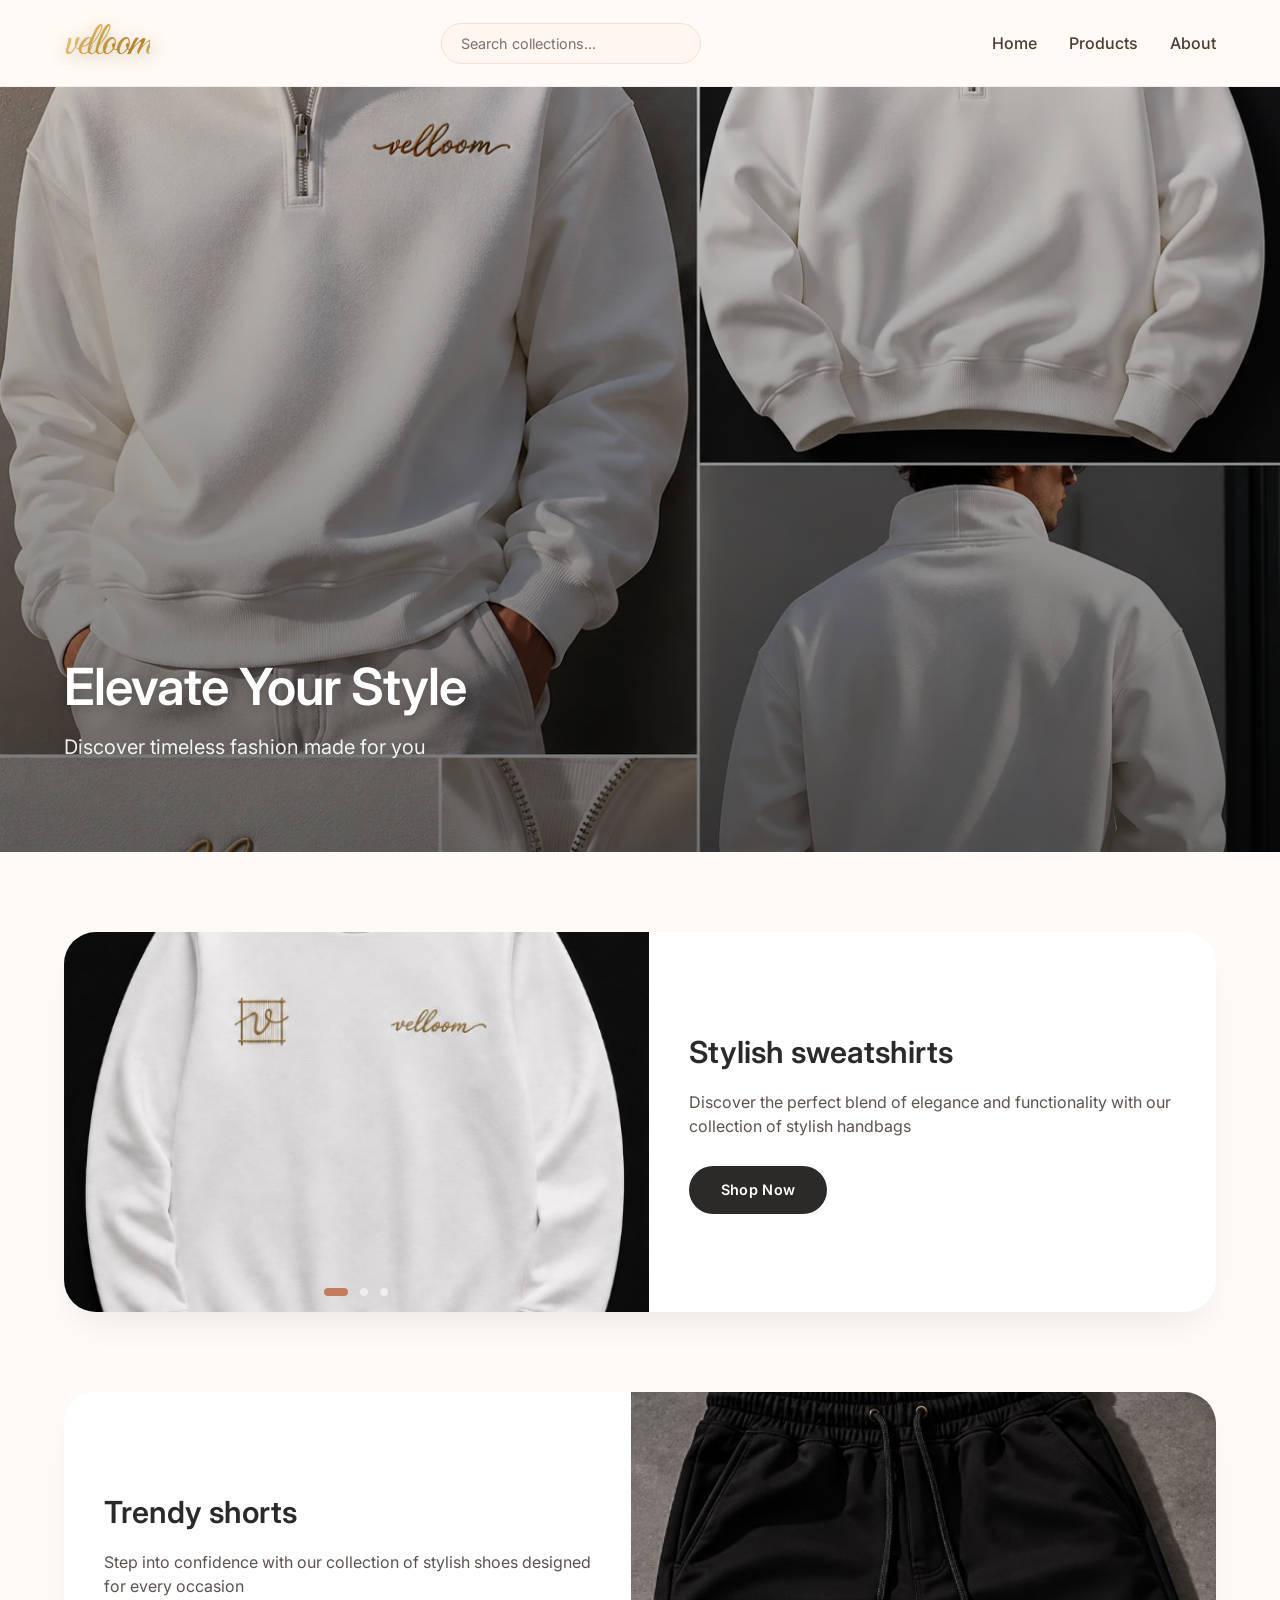
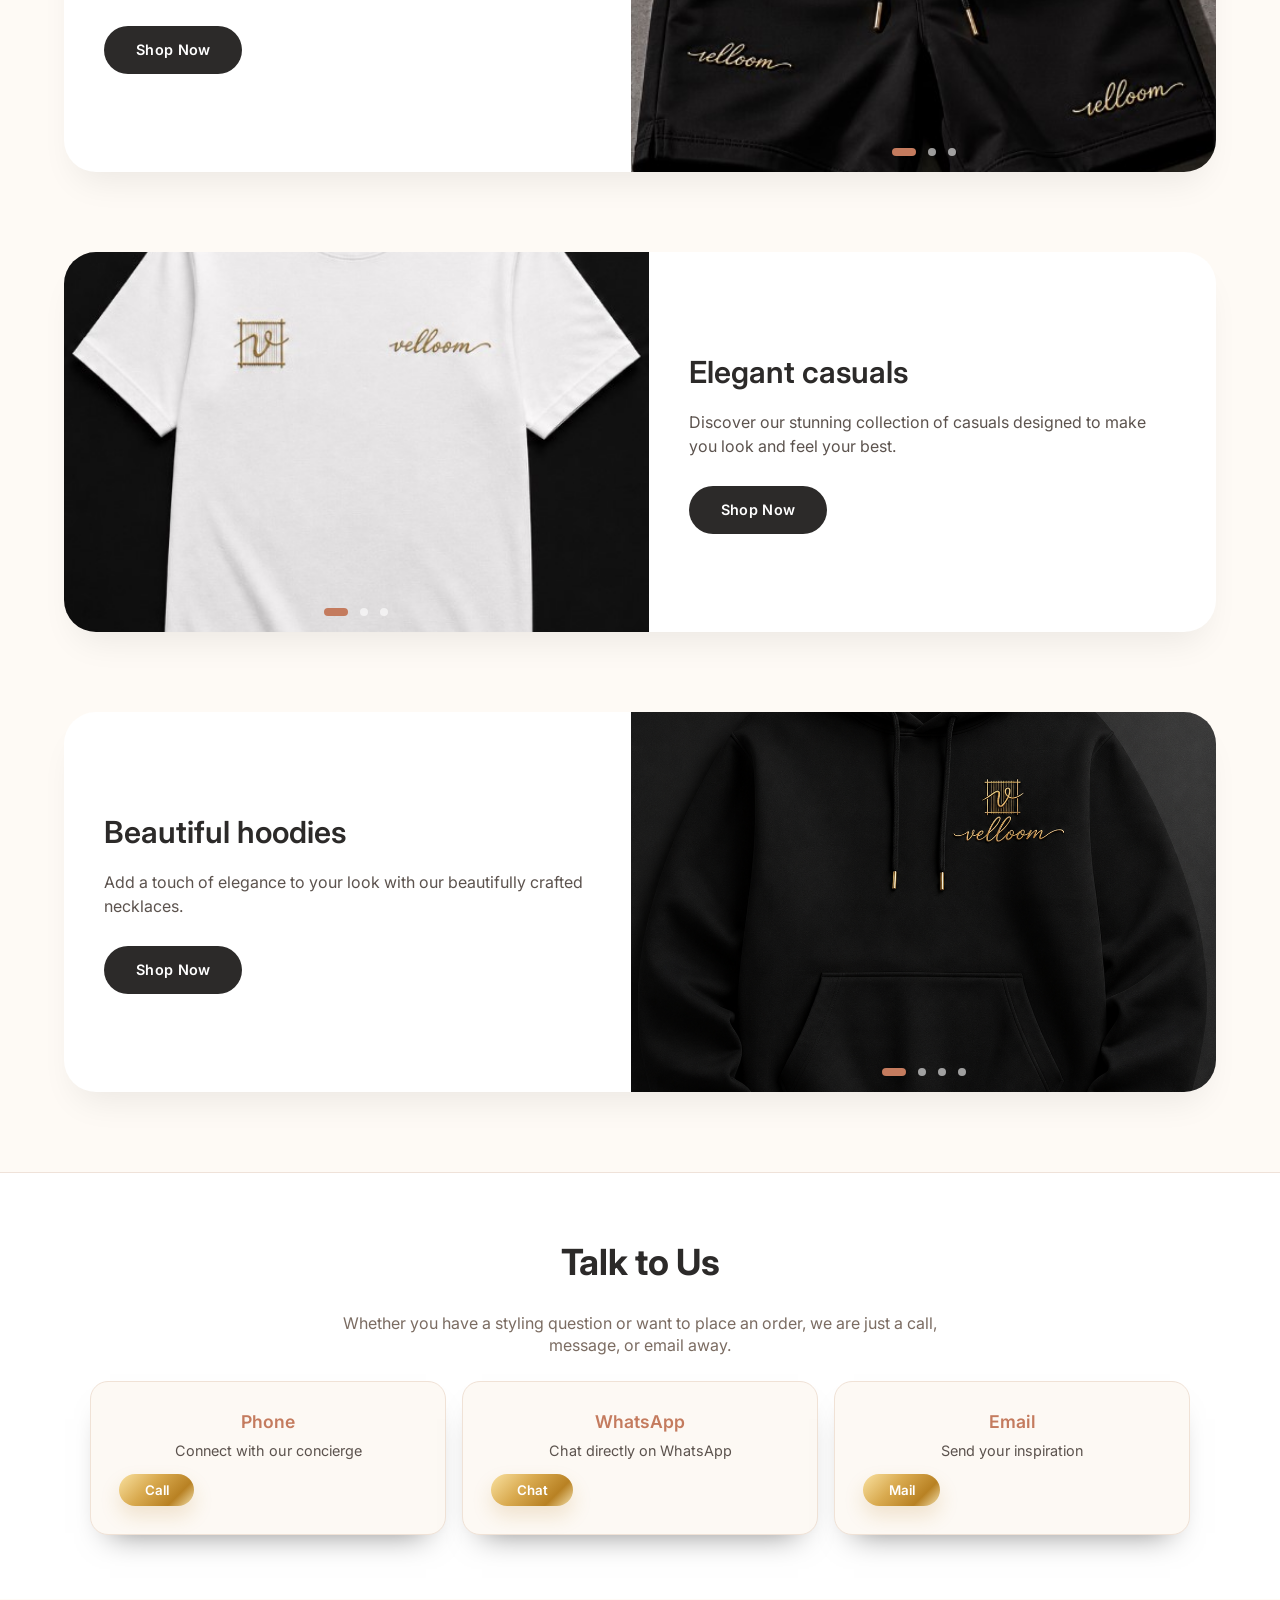
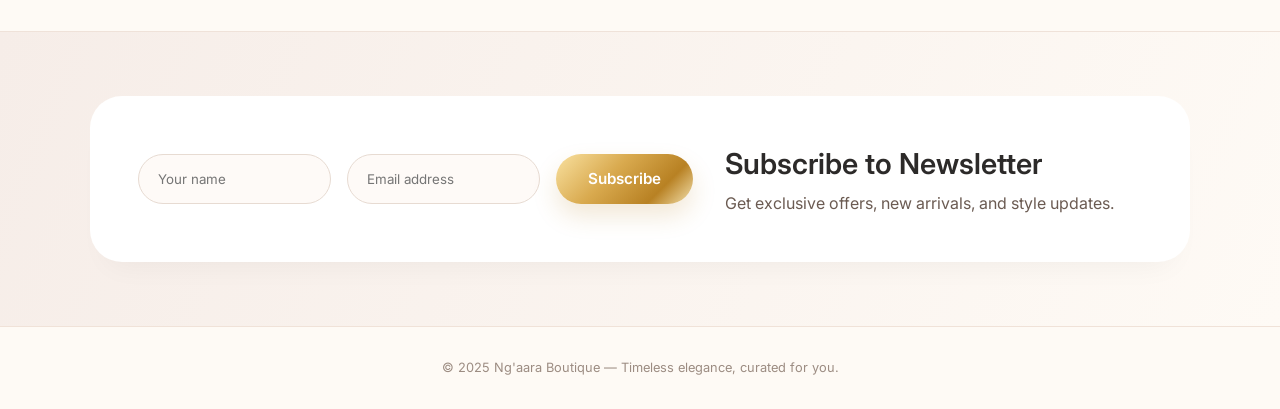
==== commit 5ceaf721: "changed images from jpeg to webp" ====
--- a/index.html
+++ b/index.html
@@ -30,12 +30,12 @@
 <!-- HERO CAROUSEL (full width smooth) -->
 <section class="hero">
   <div class="hero-carousel" id="heroCarousel">
-    <img src="images/ChatGPT Image May 23, 2026, 09_43_18 PM (1).png" class="active" alt="elegant style">
-    <img src="images/ChatGPT Image May 23, 2026, 09_43_19 PM (2).png" alt="modern fashion">
-    <img src="images/ChatGPT Image May 23, 2026, 11_49_49 PM.png" alt="luxury collection">
-    <img src="images/ChatGPT Image May 23, 2026, 11_50_27 PM.png" alt="timeless design">
-    <img src="images/ChatGPT Image May 24, 2026, 09_27_31 AM (1).png" alt="autumn vibes">
-    <img src="images/ChatGPT Image May 24, 2026, 09_27_31 AM (2).png" alt="autumn vibes">
+    <img src="images/ChatGPT Image May 23, 2026, 09_43_18 PM (1)_converted.webp" class="active" alt="elegant style">
+    <img src="images/ChatGPT Image May 23, 2026, 09_43_19 PM (2)_converted.webp" alt="modern fashion">
+    <img src="images/ChatGPT Image May 23, 2026, 11_49_49 PM_converted.webp" alt="luxury collection">
+    <img src="images/ChatGPT Image May 23, 2026, 11_50_27 PM_converted.webp" alt="timeless design">
+    <img src="images/ChatGPT Image May 24, 2026, 09_27_31 AM (1)_converted.webp" alt="autumn vibes">
+    <img src="images/ChatGPT Image May 24, 2026, 09_27_31 AM (2)_converted.webp" alt="autumn vibes">
   </div>
   <div class="overlay"></div>
   <div class="hero-text">
